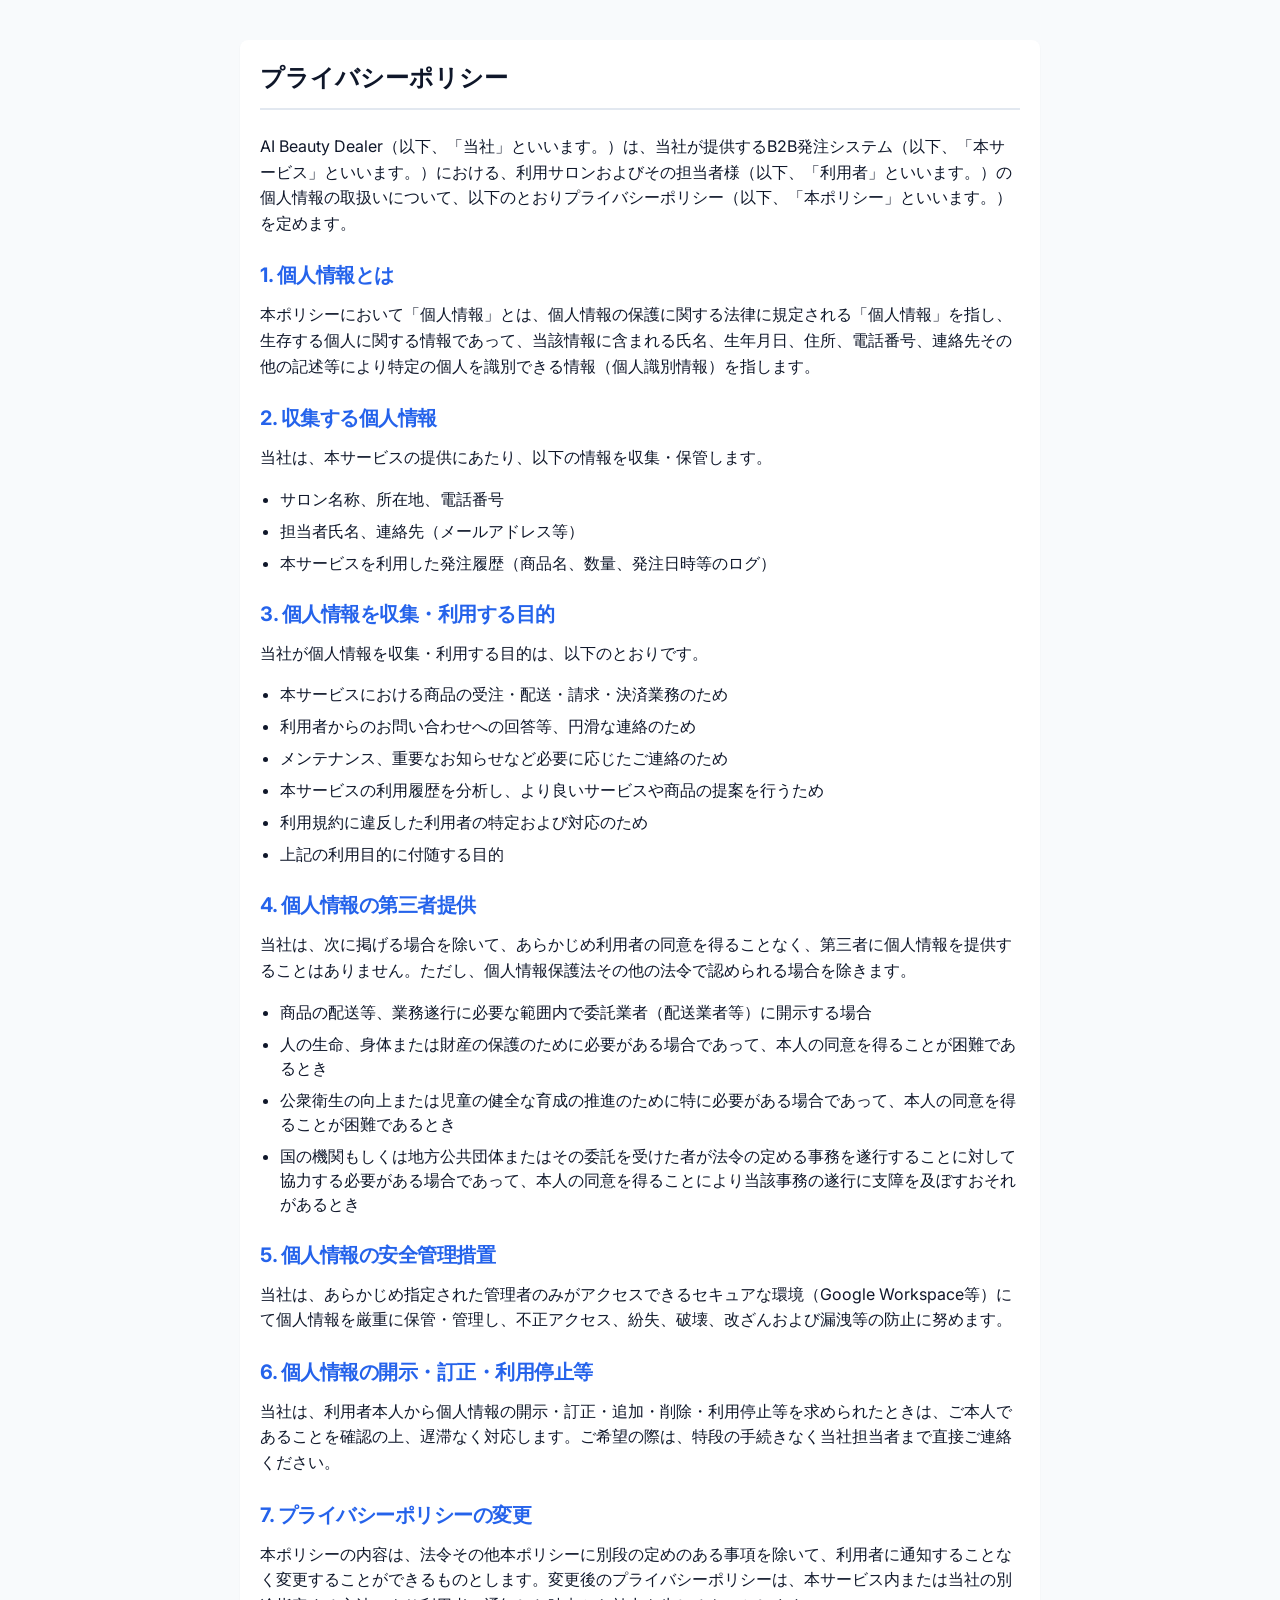
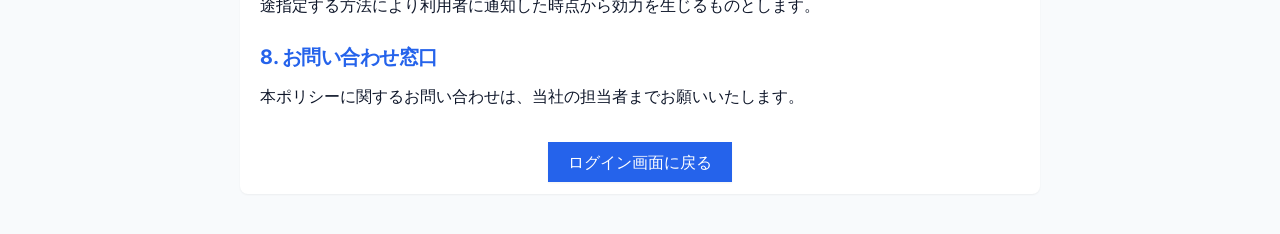
==== privacy.html @ 7ced030a "feat: Add noindex meta tag and legal documents (Terms, Privacy Policy) with login screen links" ====
<!DOCTYPE html>
<html lang="ja">

<head>
    <meta charset="UTF-8">
    <meta name="viewport" content="width=device-width, initial-scale=1.0">
    <meta name="robots" content="noindex">
    <title>プライバシーポリシー - AI Beauty Dealer</title>
    <link rel="stylesheet" href="style.css?v=2.11.9">
    <style>
        .legal-content {
            max-width: 800px;
            margin: 40px auto;
            padding: 20px;
            background: white;
            border-radius: 8px;
            box-shadow: var(--shadow-sm);
        }

        .legal-content h1 {
            font-size: 1.5rem;
            margin-bottom: 24px;
            border-bottom: 2px solid var(--border-color);
            padding-bottom: 12px;
        }

        .legal-content h2 {
            font-size: 1.25rem;
            margin-top: 24px;
            margin-bottom: 12px;
            color: var(--primary);
        }

        .legal-content p {
            margin-bottom: 16px;
            line-height: 1.6;
        }

        .legal-content ul {
            padding-left: 20px;
            margin-bottom: 16px;
        }

        .legal-content li {
            margin-bottom: 8px;
        }
    </style>
</head>

<body>
    <div class="legal-content">
        <h1>プライバシーポリシー</h1>
        <p>AI Beauty
            Dealer（以下、「当社」といいます。）は、当社が提供するB2B発注システム（以下、「本サービス」といいます。）における、利用サロンおよびその担当者様（以下、「利用者」といいます。）の個人情報の取扱いについて、以下のとおりプライバシーポリシー（以下、「本ポリシー」といいます。）を定めます。
        </p>

        <h2>1. 個人情報とは</h2>
        <p>本ポリシーにおいて「個人情報」とは、個人情報の保護に関する法律に規定される「個人情報」を指し、生存する個人に関する情報であって、当該情報に含まれる氏名、生年月日、住所、電話番号、連絡先その他の記述等により特定の個人を識別できる情報（個人識別情報）を指します。
        </p>

        <h2>2. 収集する個人情報</h2>
        <p>当社は、本サービスの提供にあたり、以下の情報を収集・保管します。</p>
        <ul>
            <li>サロン名称、所在地、電話番号</li>
            <li>担当者氏名、連絡先（メールアドレス等）</li>
            <li>本サービスを利用した発注履歴（商品名、数量、発注日時等のログ）</li>
        </ul>

        <h2>3. 個人情報を収集・利用する目的</h2>
        <p>当社が個人情報を収集・利用する目的は、以下のとおりです。</p>
        <ul>
            <li>本サービスにおける商品の受注・配送・請求・決済業務のため</li>
            <li>利用者からのお問い合わせへの回答等、円滑な連絡のため</li>
            <li>メンテナンス、重要なお知らせなど必要に応じたご連絡のため</li>
            <li>本サービスの利用履歴を分析し、より良いサービスや商品の提案を行うため</li>
            <li>利用規約に違反した利用者の特定および対応のため</li>
            <li>上記の利用目的に付随する目的</li>
        </ul>

        <h2>4. 個人情報の第三者提供</h2>
        <p>当社は、次に掲げる場合を除いて、あらかじめ利用者の同意を得ることなく、第三者に個人情報を提供することはありません。ただし、個人情報保護法その他の法令で認められる場合を除きます。</p>
        <ul>
            <li>商品の配送等、業務遂行に必要な範囲内で委託業者（配送業者等）に開示する場合</li>
            <li>人の生命、身体または財産の保護のために必要がある場合であって、本人の同意を得ることが困難であるとき</li>
            <li>公衆衛生の向上または児童の健全な育成の推進のために特に必要がある場合であって、本人の同意を得ることが困難であるとき</li>
            <li>国の機関もしくは地方公共団体またはその委託を受けた者が法令の定める事務を遂行することに対して協力する必要がある場合であって、本人の同意を得ることにより当該事務の遂行に支障を及ぼすおそれがあるとき</li>
        </ul>

        <h2>5. 個人情報の安全管理措置</h2>
        <p>当社は、あらかじめ指定された管理者のみがアクセスできるセキュアな環境（Google Workspace等）にて個人情報を厳重に保管・管理し、不正アクセス、紛失、破壊、改ざんおよび漏洩等の防止に努めます。</p>

        <h2>6. 個人情報の開示・訂正・利用停止等</h2>
        <p>当社は、利用者本人から個人情報の開示・訂正・追加・削除・利用停止等を求められたときは、ご本人であることを確認の上、遅滞なく対応します。ご希望の際は、特段の手続きなく当社担当者まで直接ご連絡ください。</p>

        <h2>7. プライバシーポリシーの変更</h2>
        <p>本ポリシーの内容は、法令その他本ポリシーに別段の定めのある事項を除いて、利用者に通知することなく変更することができるものとします。変更後のプライバシーポリシーは、本サービス内または当社の別途指定する方法により利用者に通知した時点から効力を生じるものとします。
        </p>

        <h2>8. お問い合わせ窓口</h2>
        <p>本ポリシーに関するお問い合わせは、当社の担当者までお願いいたします。</p>

        <div style="margin-top: 40px; text-align: center;">
            <a href="index.html" class="btn-primary" style="text-decoration: none; padding: 10px 20px;">ログイン画面に戻る</a>
        </div>
    </div>
</body>

</html>
---- style.css ----
@import url('https://fonts.googleapis.com/css2?family=Inter:wght@400;500;600;700&display=swap');

:root {
    /* Color Palette */
    --primary: #2563eb;
    --primary-hover: #1d4ed8;
    --primary-light: #eff6ff;
    --secondary: #64748b;
    --accent: #f59e0b;
    --success: #10b981;
    --danger: #ef4444;

    /* Backgrounds */
    --bg-main: #f8fafc;
    --bg-card: #ffffff;

    /* Text */
    --text-main: #0f172a;
    --text-muted: #64748b;
    --text-inverse: #ffffff;

    /* Borders & Shadows */
    --border-color: #e2e8f0;
    --shadow-sm: 0 1px 2px 0 rgba(0, 0, 0, 0.05);
    --shadow-md: 0 4px 6px -1px rgba(0, 0, 0, 0.1), 0 2px 4px -1px rgba(0, 0, 0, 0.06);
    --shadow-lg: 0 10px 15px -3px rgba(0, 0, 0, 0.1), 0 4px 6px -2px rgba(0, 0, 0, 0.05);

    /* Radii */
    --radius-md: 8px;
    --radius-lg: 12px;
    --radius-full: 9999px;
}

* {
    box-sizing: border-box;
    margin: 0;
    padding: 0;
}

body {
    font-family: 'Inter', -apple-system, BlinkMacSystemFont, "Segoe UI", Roboto, sans-serif;
    background-color: #f8fafc;
    color: var(--text-main);
    line-height: 1.5;
    -webkit-font-smoothing: antialiased;
    min-height: 100vh;
}

.container {
    max-width: 640px;
    margin: 0 auto;
    padding: 20px;
    padding-bottom: 100px;
    /* Space for sticky cart */
}

.hidden {
    display: none !important;
}

/* --- Typography --- */
h2 {
    font-size: 1.5rem;
    font-weight: 700;
    color: var(--text-main);
    letter-spacing: -0.025em;
}

/* --- Buttons --- */
button {
    cursor: pointer;
    border: none;
    border-radius: var(--radius-md);
    font-size: 1rem;
    font-weight: 500;
}

button:active {
    transform: scale(0.98);
}

.btn-primary {
    background-color: var(--primary);
    color: var(--text-inverse);
    padding: 12px 24px;
    box-shadow: var(--shadow-sm);
}

.btn-primary:hover {
    background-color: var(--primary-hover);
    box-shadow: var(--shadow-md);
}

.btn-secondary {
    background-color: transparent;
    color: var(--secondary);
    border: 1px solid var(--border-color);
    padding: 8px 16px;
    font-size: 0.875rem;
}

.btn-secondary:hover {
    background-color: #f1f5f9;
    color: var(--text-main);
}

#refresh-items-btn {
    display: flex;
    align-items: center;
    justify-content: center;
    width: 36px;
    height: 36px;
    padding: 0;
    line-height: 1;
    border-radius: 50%;
    background: #ffffff;
    border: 1px solid var(--border-color);
    box-shadow: none;
}

#refresh-items-btn:hover {
    background: var(--primary-light);
    border-color: var(--primary);
}

#refresh-items-btn:active {
    transform: rotate(30deg) scale(0.9);
}

/* --- Login Form --- */
#login-container {
    margin-top: 10vh;
    background: #ffffff;
    border-radius: var(--radius-lg);
    box-shadow: none;
    padding: 40px 30px;
    border: 1px solid var(--border-color);
}

#login-container h2 {
    text-align: center;
    margin-bottom: 30px;
    font-size: 1.75rem;
}

.input-group {
    margin-bottom: 20px;
}

.input-group label {
    display: block;
    margin-bottom: 8px;
    font-weight: 600;
    font-size: 0.875rem;
    color: var(--secondary);
}

.input-group input {
    width: 100%;
    padding: 12px 16px;
    border: 2px solid var(--border-color);
    border-radius: var(--radius-md);
    font-size: 1rem;
    background-color: #ffffff;
}

.input-group input:focus {
    outline: none;
    border-color: var(--primary);
    box-shadow: 0 0 0 3px var(--primary-light);
}

/* --- Order Screen Header --- */
header {
    display: flex;
    justify-content: space-between;
    align-items: center;
    margin-bottom: 24px;
    padding-top: 10px;
}

/* --- Custom Item Styling --- */
.custom-item-card {
    background-color: #f8fafc;
    /* slight grey tint to distinguish it */
    transition: all 0.2s ease;
}

.custom-item-card:focus-within {
    border-color: var(--primary) !important;
    background-color: #ffffff;
}

.custom-item-card input[type="text"]:focus {
    outline: none;
    border-color: var(--primary);
    box-shadow: 0 0 0 3px var(--primary-light);
}

/* --- Filter Tabs --- */
.filter-tabs {
    display: flex;
    margin-bottom: 20px;
    background: #e2e8f0;
    padding: 4px;
    border-radius: var(--radius-lg);
}

.tab-btn {
    flex: 1;
    background: transparent;
    color: var(--secondary);
    padding: 10px 0;
    font-weight: 600;
    font-size: 0.875rem;
    border-radius: var(--radius-md);
}

.tab-btn.active {
    background: #ffffff;
    color: var(--primary);
    box-shadow: var(--shadow-sm);
}

/* --- Search --- */
.search-container {
    margin-bottom: 24px;
    position: relative;
}

#search-input {
    width: 100%;
    padding: 14px 20px;
    padding-left: 44px;
    border: 1px solid var(--border-color);
    border-radius: var(--radius-full);
    font-size: 1rem;
    background-color: #ffffff;
    box-shadow: none;
}

#search-input:focus {
    outline: none;
    border-color: var(--primary);
    box-shadow: 0 0 0 3px var(--primary-light);
}

.search-container::before {
    content: "🔍";
    position: absolute;
    left: 16px;
    top: 50%;
    transform: translateY(-50%);
    color: var(--secondary);
    font-size: 1.2rem;
    opacity: 0.5;
}

/* --- Announcement Banner --- */
.banner {
    background: var(--primary);
    color: white;
    padding: 12px 16px;
    border-radius: var(--radius-lg);
    margin-bottom: 20px;
    font-size: 0.9rem;
    font-weight: 600;
    text-align: center;
    line-height: 1.4;
}

/* --- Category Chips --- */
.category-scroll-wrapper {
    display: flex;
    overflow-x: auto;
    gap: 8px;
    padding: 8px 4px 16px 4px;
    /* increased top padding slightly */
    margin-bottom: 0px;
    scroll-behavior: smooth;
    -webkit-overflow-scrolling: touch;
}

/* Hide scrollbar for a cleaner look */
.category-scroll-wrapper::-webkit-scrollbar {
    display: none;
}

.category-scroll-wrapper {
    -ms-overflow-style: none;
    scrollbar-width: none;
}

/* --- Scroll Arrows (Phase 15) --- */
.scroll-container-outer {
    display: flex;
    align-items: center;
    gap: 4px;
    margin-bottom: 4px;
    overflow: visible;
}

/* Make the chip scroll area fill the space between arrows */
.scroll-container-outer .category-scroll-wrapper {
    flex: 1;
    min-width: 0;
}

.scroll-arrow {
    flex-shrink: 0;
    width: 30px;
    height: 30px;
    background: #ffffff;
    border: 1px solid var(--border-color);
    border-radius: 50%;
    display: flex;
    align-items: center;
    justify-content: center;
    cursor: pointer;
    font-size: 1.3rem;
    color: var(--secondary);
    user-select: none;
    padding: 0;
}

@media (max-width: 768px) {
    .scroll-arrow {
        display: none;
        /* タッチスワイプが使えるモバイルでは非表示 */
    }
}

.scroll-arrow:hover {
    background: var(--primary-light);
    border-color: var(--primary);
    color: var(--primary);
}

.category-chip {
    padding: 8px 16px;
    border-radius: var(--radius-full);
    background: #ffffff;
    border: 1px solid var(--border-color);
    color: var(--secondary);
    font-size: 0.85rem;
    font-weight: 600;
    white-space: nowrap;
    cursor: pointer;
}

.category-chip:hover {
    background: var(--bg-body);
}

.category-chip.active {
    background: var(--primary);
    color: white;
    border: 1px solid var(--primary);
}

/* --- Manufacturer Chips --- */
.manufacturer-chip {
    flex: 0 0 auto;
    padding: 6px 14px;
    background-color: #f1f5f9;
    color: var(--secondary);
    border-radius: var(--radius-full);
    font-size: 0.75rem;
    font-weight: 600;
    cursor: pointer;
    white-space: nowrap;
    transition: all 0.2s;
    border: 1px solid transparent;
    box-shadow: var(--shadow-sm);
}

.manufacturer-chip.active {
    background-color: #334155;
    /* Slate dark */
    color: white;
    border-color: #334155;
    box-shadow: 0 4px 8px rgba(51, 65, 85, 0.25);
}

/* --- List Container --- */
#item-list {
    display: flex;
    flex-direction: column;
    gap: 4px;
}

/* --- Item Cards --- */
.item-card,
.history-card {
    background: #ffffff;
    border: 1px solid var(--border-color);
    border-radius: var(--radius-lg);
    padding: 16px;
    margin-bottom: 0px;
    box-shadow: none;
}

.history-card {
    margin-bottom: 16px;
    /* Keep margin for history list */
}

/* --- Item Row Layout (v2.09 list style) --- */
.item-row {
    display: flex;
    align-items: center;
    gap: 8px;
    padding: 10px 12px;
    background: #ffffff;
    border-radius: var(--radius-md);
    border: 1px solid var(--border-color);
    margin-bottom: 4px;
}

.item-row:hover {
    border-color: var(--primary);
    background: var(--primary-light);
}

.item-row-info {
    display: flex;
    flex-direction: column;
    flex: 1;
    min-width: 0;
    gap: 1px;
}

.item-code {
    font-size: 0.7rem;
    color: var(--text-muted);
    font-weight: 400;
}

.item-row-name {
    font-size: 0.88rem;
    font-weight: 600;
    color: var(--text-main);
    line-height: 1.35;
    word-break: break-word;
}

/* --- Favorites Toggle --- */
.btn-fav {
    background: transparent;
    border: none;
    font-size: 1.25rem;
    /* Slightly smaller star */
    color: #cbd5e1;
    cursor: pointer;
    margin-right: 8px;
    /* Less margin */
    margin-top: -2px;
    transition: color 0.2s, transform 0.2s;
    flex-shrink: 0;
    /* Prevent star from squishing */
}

.btn-fav:hover {
    transform: scale(1.2);
}

.btn-fav.active {
    color: var(--accent);
}

/* --- Order Controls --- */
.order-controls {
    display: flex;
    align-items: center;
    gap: 4px;
    background: #f1f5f9;
    padding: 4px 6px;
    border-radius: var(--radius-full);
    flex-shrink: 0;
    /* Never expand to push name column away */
}

.btn-qty {
    background-color: #ffffff;
    color: var(--text-main);
    width: 32px;
    /* Slightly smaller buttons for grid */
    height: 32px;
    border-radius: 50%;
    display: flex;
    justify-content: center;
    align-items: center;
    font-size: 1.125rem;
    box-shadow: var(--shadow-sm);
    border: 1px solid var(--border-color);
}

.btn-qty:hover {
    background-color: var(--primary-light);
    color: var(--primary);
    border-color: var(--primary-light);
}

.qty-input {
    width: 48px;
    text-align: center;
    border: none;
    background: transparent;
    font-size: 1.125rem;
    font-weight: 600;
    color: var(--text-main);
}

.qty-input:focus {
    outline: none;
}

input[type=number]::-webkit-inner-spin-button,
input[type=number]::-webkit-outer-spin-button {
    -webkit-appearance: none;
    margin: 0;
}

/* --- Cart Summary (Sticky Bottom) --- */
.cart-summary {
    position: fixed;
    bottom: 20px;
    left: 50%;
    transform: translateX(-50%);
    width: calc(100% - 40px);
    max-width: 600px;
    background: #0f172a;
    padding: 16px 24px;
    border-radius: var(--radius-full);
    display: flex;
    justify-content: space-between;
    align-items: center;
    z-index: 100;
    color: white;
}

.cart-summary p {
    font-weight: 500;
    font-size: 1.125rem;
    margin: 0;
}

#total-qty {
    font-weight: 700;
    font-size: 1.25rem;
    color: #60a5fa;
    /* Light blue */
    margin: 0 4px;
}

.cart-summary button {
    padding: 10px 16px;
    border-radius: var(--radius-full);
    font-size: 0.95rem;
    /* slightly smaller font to fit buttons */
    white-space: nowrap;
    /* Prevent text wrapping */
}

/* --- History List --- */
#history-list {
    margin-bottom: 20px;
}

.history-group-card {
    background: #ffffff;
    border: 1px solid var(--border-color);
    border-radius: var(--radius-lg);
    margin-bottom: 16px;
    box-shadow: var(--shadow-sm);
    overflow: hidden;
}

.history-group-card:hover {
    box-shadow: var(--shadow-md);
}

.history-header {
    padding: 16px 20px;
    display: flex;
    justify-content: space-between;
    align-items: center;
    cursor: pointer;
    background: rgba(255, 255, 255, 0.5);
    border-left: 5px solid var(--primary);
}

.history-header:hover {
    background: rgba(255, 255, 255, 0.8);
}

.history-date {
    font-size: 0.875rem;
    color: var(--secondary);
    font-weight: 600;
}

.history-summary {
    font-size: 1.125rem;
    font-weight: 700;
    color: var(--text-main);
}

.history-toggle {
    color: var(--secondary);
    font-size: 0.875rem;
    font-weight: bold;
}

.history-body {
    padding: 16px 20px;
    border-top: 1px solid var(--border-color);
    background: #ffffff;
}

.history-item {
    display: flex;
    justify-content: space-between;
    padding: 8px 0;
    border-bottom: 1px dashed var(--border-color);
    font-size: 0.95rem;
    color: var(--text-main);
}

.history-item:last-child {
    border-bottom: none;
    padding-bottom: 0;
}

.history-actions {
    display: flex;
    justify-content: flex-end;
    gap: 10px;
    padding-top: 12px;
    margin-top: 12px;
    border-top: 1px dashed var(--border-color);
}

.history-actions button {
    padding: 6px 12px;
    font-size: 0.8rem;
    border-radius: var(--radius-full);
}

.btn-danger {
    background-color: transparent;
    color: var(--danger);
    border: 1px solid var(--danger);
}

.btn-danger:hover {
    background-color: #fef2f2;
}

/* --- Confirmation Screen --- */
#confirmation-container {
    padding-top: 10vh;
    /* align nicely like login */
}

.confirm-items-wrapper {
    background: #ffffff;
    border-radius: var(--radius-lg);
    padding: 24px;
    border: 1px solid var(--border-color);
    margin-bottom: 24px;
}

.confirm-item-row {
    display: flex;
    justify-content: space-between;
    padding: 12px 0;
    border-bottom: 1px dashed var(--border-color);
    font-size: 1rem;
    color: var(--text-main);
}

.confirm-item-row:last-child {
    border-bottom: none;
    padding-bottom: 0;
}

.confirm-item-name {
    font-weight: 500;
    flex: 1;
    padding-right: 16px;
    word-break: break-word;
}

.confirm-item-qty {
    font-weight: 700;
    color: var(--primary);
    white-space: nowrap;
}

/* --- Loading Overlay --- */
#loading-overlay {
    position: fixed;
    top: 0;
    left: 0;
    width: 100%;
    height: 100%;
    background: #ffffff;
    display: flex;
    justify-content: center;
    align-items: center;
    z-index: 9999;
}

.spinner {
    width: 48px;
    height: 48px;
    border: 4px solid #eee;
    border-top-color: var(--primary);
    border-radius: 50%;
    animation: spin 0.8s linear infinite;
}

@keyframes spin {
    to {
        transform: rotate(360deg);
    }
}

/* --- Responsive Adjustments --- */
@media (max-width: 480px) {
    .qty-input {
        width: 60px;
    }

    .qty-input {
        width: 60px;
    }

    .cart-summary {
        bottom: 16px;
        padding: 12px 20px;
        width: calc(100% - 32px);
    }
}

/* ================================================================
   CART SIDEBAR (Phase 16 - v2.07)
   ================================================================ */

/* Cart toggle button in header */
#cart-toggle-btn {
    display: flex;
    align-items: center;
    gap: 4px;
    font-weight: 600;
    font-size: 0.875rem;
    padding: 6px 12px;
    position: relative;
}

#cart-badge {
    font-weight: 700;
    color: var(--primary);
}

/* Dark overlay when sidebar is open */
.cart-overlay {
    position: fixed;
    inset: 0;
    background: rgba(0, 0, 0, 0.3);
    z-index: 99;
}

/* Sidebar panel */
.cart-sidebar {
    position: fixed;
    top: 0;
    right: 0;
    height: 100%;
    width: 320px;
    max-width: 90vw;
    background: #ffffff;
    border-left: 1px solid var(--border-color);
    z-index: 100;
    display: flex;
    flex-direction: column;
}

.cart-sidebar-header {
    display: flex;
    align-items: center;
    justify-content: space-between;
    padding: 16px 20px;
    border-bottom: 1px solid var(--border-color);
    background: var(--primary-light);
}

.cart-sidebar-header h3 {
    font-size: 1rem;
    font-weight: 700;
    color: var(--primary);
}

.cart-close-btn {
    width: 30px;
    height: 30px;
    border-radius: 50%;
    background: #ffffff;
    border: 1px solid var(--border-color);
    font-size: 1.2rem;
    display: flex;
    align-items: center;
    justify-content: center;
    cursor: pointer;
    color: var(--secondary);
}

.cart-close-btn:hover {
    background: var(--bg-main);
    color: var(--danger);
    border-color: var(--danger);
}

/* Scrollable item list */
.cart-sidebar-list {
    flex: 1;
    overflow-y: auto;
    padding: 12px;
}

/* Empty cart message */
.cart-empty-msg {
    text-align: center;
    color: var(--text-muted);
    padding: 40px 20px;
    font-size: 0.9rem;
}

/* Individual cart item row */
.cart-item-row {
    display: flex;
    align-items: center;
    gap: 8px;
    padding: 10px 8px;
    border-bottom: 1px solid var(--border-color);
}

.cart-item-row:last-child {
    border-bottom: none;
}

.cart-item-info {
    display: flex;
    flex-direction: column;
    flex: 1;
    min-width: 0;
    gap: 2px;
}

.cart-item-code {
    font-size: 0.7rem;
    color: var(--text-muted);
    font-weight: 400;
}

.cart-item-name {
    font-size: 0.82rem;
    font-weight: 500;
    color: var(--text-main);
    line-height: 1.35;
    white-space: nowrap;
    overflow: hidden;
    text-overflow: ellipsis;
}

/* Controls: −  qty  +  ×  */
.cart-item-controls {
    display: flex;
    align-items: center;
    gap: 4px;
    flex-shrink: 0;
}

.cart-qty-btn {
    width: 26px;
    height: 26px;
    border-radius: var(--radius-md);
    background: var(--primary-light);
    border: 1px solid #bfdbfe;
    color: var(--primary);
    font-size: 1rem;
    font-weight: 700;
    display: flex;
    align-items: center;
    justify-content: center;
    cursor: pointer;
    padding: 0;
}

.cart-qty-btn:hover {
    background: var(--primary);
    color: #ffffff;
}

.cart-qty-display {
    font-size: 0.9rem;
    font-weight: 700;
    color: var(--primary);
    min-width: 24px;
    text-align: center;
}

.cart-delete-btn {
    width: 26px;
    height: 26px;
    border-radius: var(--radius-md);
    background: #fff0f0;
    border: 1px solid #fecaca;
    color: var(--danger);
    font-size: 1.1rem;
    font-weight: 700;
    display: flex;
    align-items: center;
    justify-content: center;
    cursor: pointer;
    padding: 0;
    margin-left: 2px;
}

.cart-delete-btn:hover {
    background: var(--danger);
    color: #ffffff;
}

/* Sidebar footer with total */
.cart-sidebar-footer {
    padding: 16px 20px;
    border-top: 1px solid var(--border-color);
    background: #f8fafc;
}

.cart-sidebar-total {
    font-size: 0.95rem;
    font-weight: 600;
    color: var(--text-main);
    text-align: right;
    margin-bottom: 12px;
}

.cart-sidebar-actions {
    display: flex;
    gap: 8px;
}

.cart-sidebar-actions button {
    flex: 1;
    padding: 10px;
    font-size: 0.85rem;
}

.cart-sidebar-total strong {
    font-size: 1.3rem;
    color: var(--primary);
}

@media (max-width: 480px) {
    .cart-sidebar {
        width: 100%;
        max-width: 100vw;
        top: auto;
        bottom: 0;
        height: 65vh;
        border-left: none;
        border-top: 1px solid var(--border-color);
        border-radius: 16px 16px 0 0;
    }
}
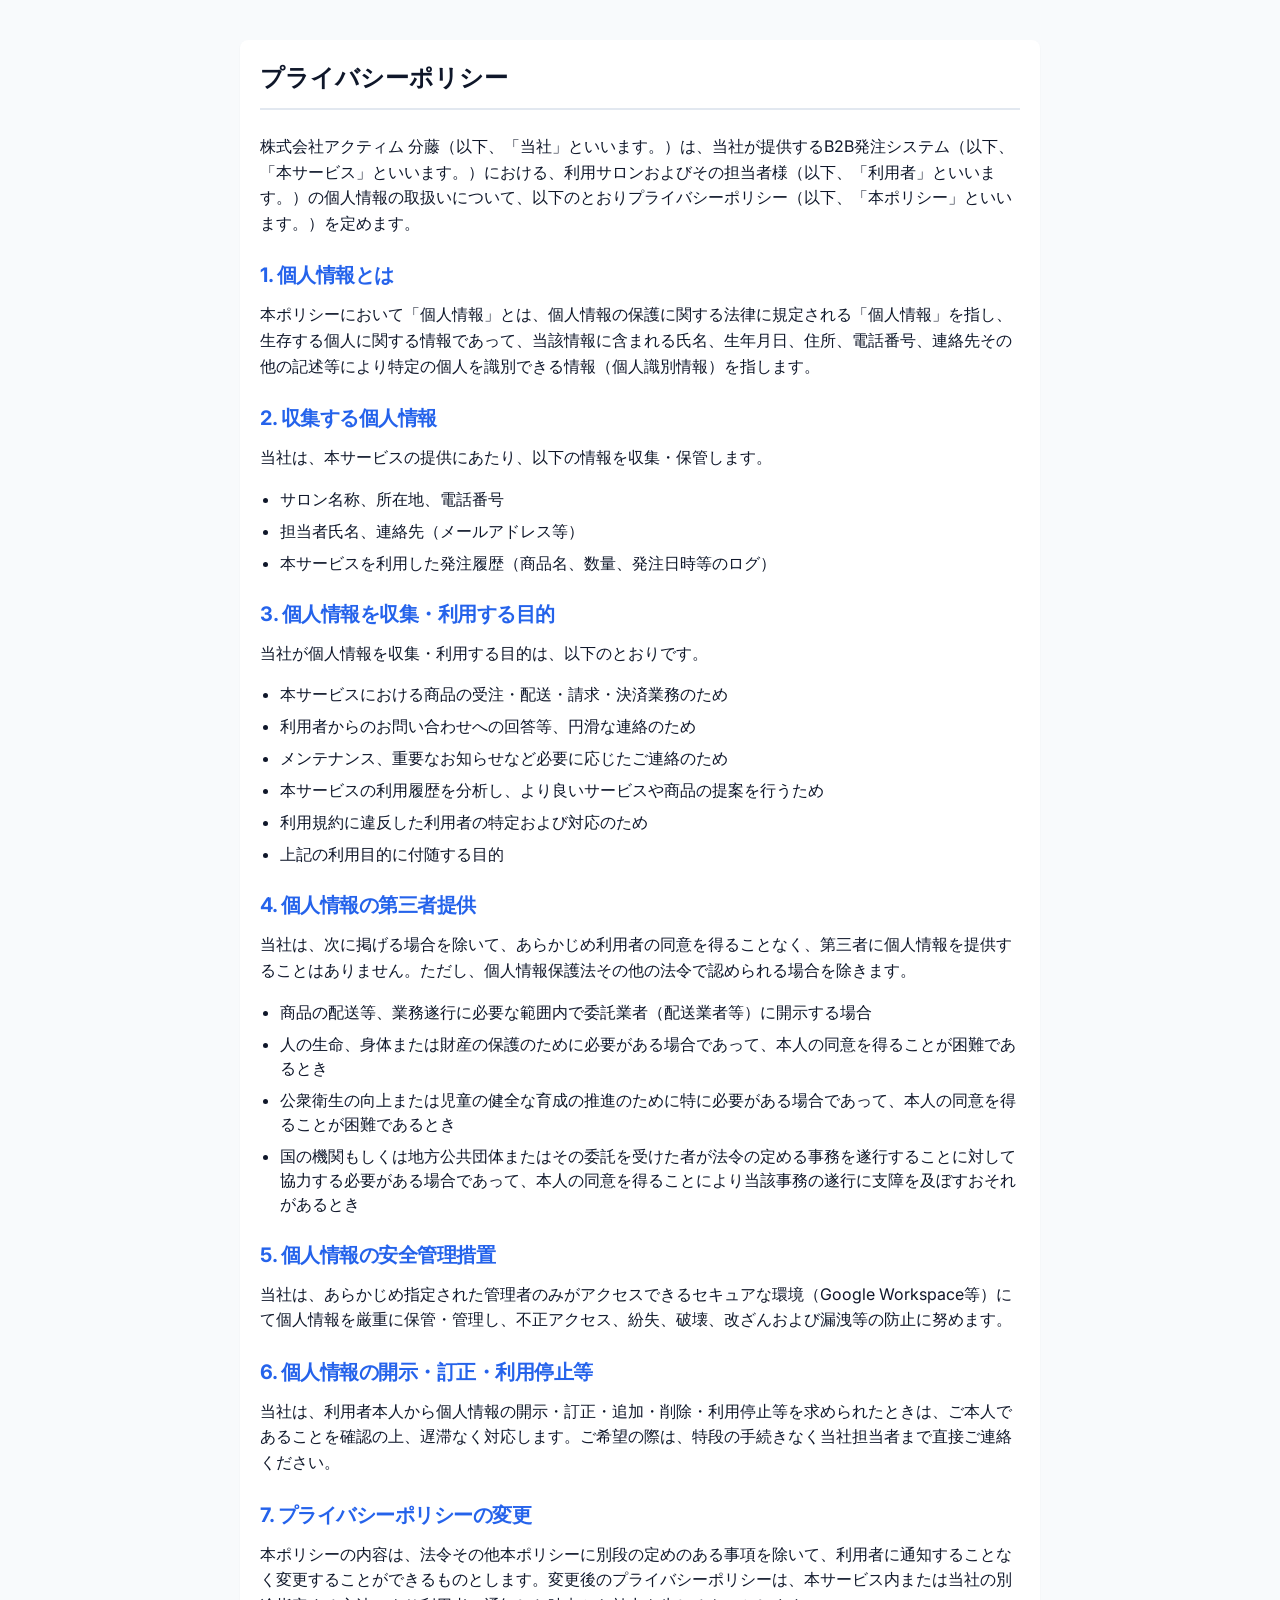
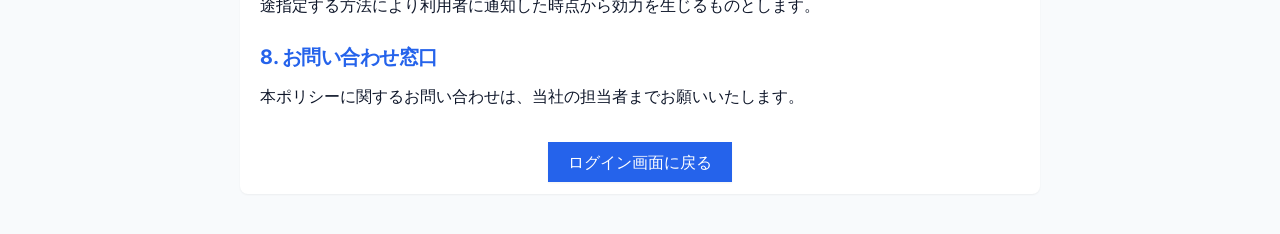
==== commit 38235119: "docs: Update provider name to '株式会社アクティム 分藤' in Terms and Privacy Policy" ====
--- a/privacy.html
+++ b/privacy.html
@@ -5,7 +5,7 @@
     <meta charset="UTF-8">
     <meta name="viewport" content="width=device-width, initial-scale=1.0">
     <meta name="robots" content="noindex">
-    <title>プライバシーポリシー - AI Beauty Dealer</title>
+    <title>プライバシーポリシー - 株式会社アクティム 分藤</title>
     <link rel="stylesheet" href="style.css?v=2.11.9">
     <style>
         .legal-content {
@@ -50,8 +50,8 @@
 <body>
     <div class="legal-content">
         <h1>プライバシーポリシー</h1>
-        <p>AI Beauty
-            Dealer（以下、「当社」といいます。）は、当社が提供するB2B発注システム（以下、「本サービス」といいます。）における、利用サロンおよびその担当者様（以下、「利用者」といいます。）の個人情報の取扱いについて、以下のとおりプライバシーポリシー（以下、「本ポリシー」といいます。）を定めます。
+        <p>株式会社アクティム
+            分藤（以下、「当社」といいます。）は、当社が提供するB2B発注システム（以下、「本サービス」といいます。）における、利用サロンおよびその担当者様（以下、「利用者」といいます。）の個人情報の取扱いについて、以下のとおりプライバシーポリシー（以下、「本ポリシー」といいます。）を定めます。
         </p>
 
         <h2>1. 個人情報とは</h2>
